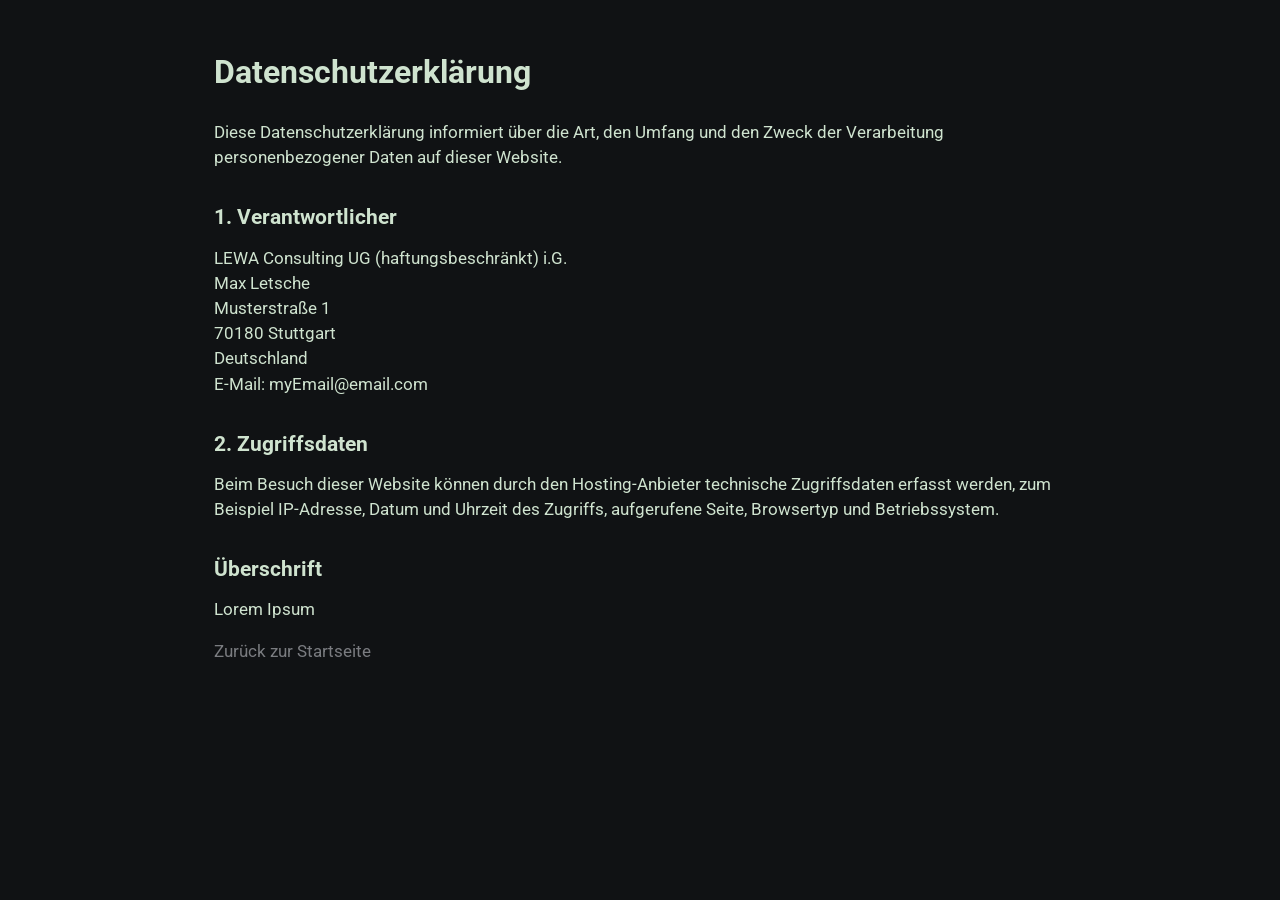
==== datenschutz.html @ 29fbd829 "Created "Datenschutz" & "Impressum", complete design overhaul" ====
<!DOCTYPE html>
<html lang="de">
<head>
    <meta charset="UTF-8">
    <meta name="viewport" content="width=device-width, initial-scale=1.0">
    <title>Datenschutz | LEWA Consulting</title>
    <link rel="stylesheet" href="style.css">
</head>
<body>
    <main class="legal-page">
        <h1>Datenschutzerklärung</h1>

        <p>
            Diese Datenschutzerklärung informiert über die Art, den Umfang und den Zweck
            der Verarbeitung personenbezogener Daten auf dieser Website.
        </p>

        <h2>1. Verantwortlicher</h2>
        <p>
            LEWA Consulting UG (haftungsbeschränkt) i.G.<br>
            Max Letsche<br>
            Musterstraße 1<br>
            70180 Stuttgart<br>
            Deutschland<br>
            E-Mail: myEmail@email.com
        </p>

        <h2>2. Zugriffsdaten</h2>
        <p>
            Beim Besuch dieser Website können durch den Hosting-Anbieter technische Zugriffsdaten
            erfasst werden, zum Beispiel IP-Adresse, Datum und Uhrzeit des Zugriffs, aufgerufene Seite,
            Browsertyp und Betriebssystem.
        </p>

        <h2>Überschrift</h2>
        <p>
            Lorem Ipsum
        </p>

        <p><a href="index.html">Zurück zur Startseite</a></p>
    </main>
</body>
</html>
---- style.css ----
@import url('https://fonts.googleapis.com/css?family=Roboto');

/* Global */
* {
    box-sizing: border-box;
}

html,
body {
    height: 100%;
}

body {
    margin: 0;
    min-height: 100vh;
    display: flex;
    flex-direction: column;
    font-family: 'Roboto', sans-serif;
    background-color: #101214;
    color: #CFE3CF;
    line-height: 1.5;
}

h1,
h2,
p {
    margin-top: 0;
}

a {
    color: #7A7C80;
    text-decoration: none;
    transition: color 0.2s ease, transform 0.2s ease;
}

.grid-2 {
    flex: 1;
    display: grid;
    grid-template-columns: minmax(280px, 380px) minmax(320px, 1fr);
    gap: 4rem;
    align-items: center;
    padding: 4rem 6rem 2rem;
}

/* section 1 */

.section-1{
    text-align: center;
}

.photo {
    display: block;
    width: 140px;
    max-width: 30%;
    height: auto;
    margin: 0 auto 16px auto;
    border-radius: 2px;
    box-shadow: inset 0 0 8px -3px #101214;
}

.section-1 h2 {
    font-size: 1.9rem;
    margin-bottom: 0.5rem;
}

.section-1 p {
    font-size: 1.05rem;
    margin-bottom: 0.35rem;
}

.section-1 a {
    display: inline-block;
    font-size: 1.4rem;
    padding: 0.5rem;
}

.section-1 a:hover {
    color: #67A969;
}

/* section 2 */

.section-2 {
    max-width: 750px;
}

.section-2 h2 {
    font-size: 1.5rem;
    margin-top: 1.75rem;
    margin-bottom: 0.6rem;
}

.section-2 h2:first-child {
    margin-top: 0;
}

.section-2 p {
    font-size: 1.05rem;
    margin-bottom: 1rem;
}

.section-2 a {
    display: inline-block;
    margin-right: 1rem;
    margin-bottom: 0.5rem;
}

.section-2 a:hover {
    color: #67A969;
}


/* footer */

footer {
    margin-top: auto;
    text-align: center;
    padding: 1rem 1.5rem;
    border-top: 1px solid rgba(207, 227, 207, 0.2);
    font-size: 0.95rem;
}

footer a {
    margin-left: 1rem;
}

footer a:hover {
    color: #67A969;
}

/* Unterseiten: Impressum / Datenschutz */
.legal-page {
    flex: 1;
    width: 100%;
    max-width: 900px;
    margin: 0 auto;
    padding: 3rem 1.5rem 2rem;
}

.legal-page h1 {
    margin-bottom: 1.5rem;
    font-size: 2rem;
}

.legal-page h2 {
    margin-top: 2rem;
    margin-bottom: 0.75rem;
    font-size: 1.3rem;
}

.legal-page p {
    margin-bottom: 1rem;
    font-size: 1.05rem;
}

.legal-page a:hover {
    color: #67A969;
}

/* media queries */
@media (max-width: 900px) {
    .grid-2 {
        grid-template-columns: 1fr;
        gap: 2.5rem;
        padding: 2rem 1.5rem;
    }

    .section-1,
    .section-2 {
        width: 100%;
        max-width: none;
    }

    .section-2 {
        padding: 0;
    }
}

@media (max-width: 480px) {
    .photo {
        width: 90px;
    }

    .section-1 h2 {
        font-size: 1.6rem;
    }

    .section-2 h2 {
        font-size: 1.3rem;
    }

    .legal-page h1 {
        font-size: 1.6rem;
    }

    .legal-page h2 {
        font-size: 1.15rem;
    }

    footer a {
        display: inline-block;
        margin: 0.4rem 0.5rem 0 0.5rem;
    }
}
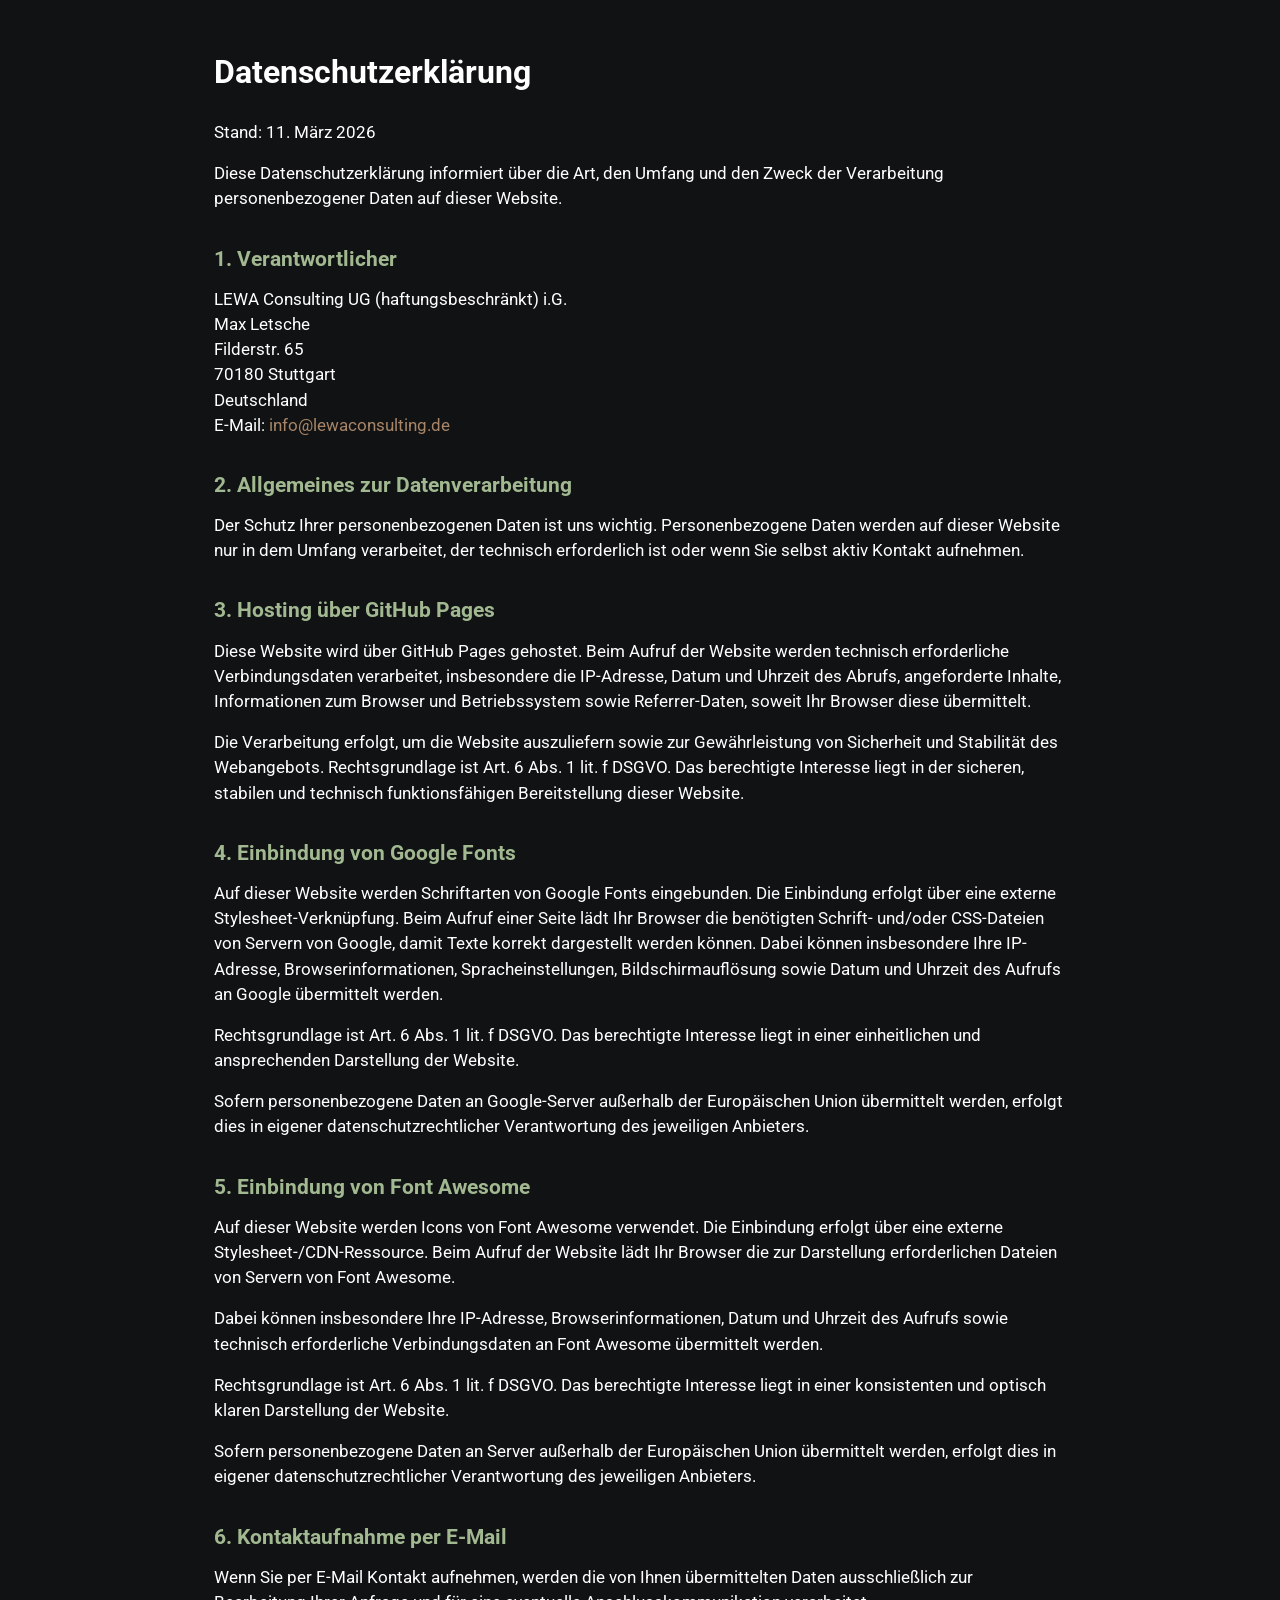
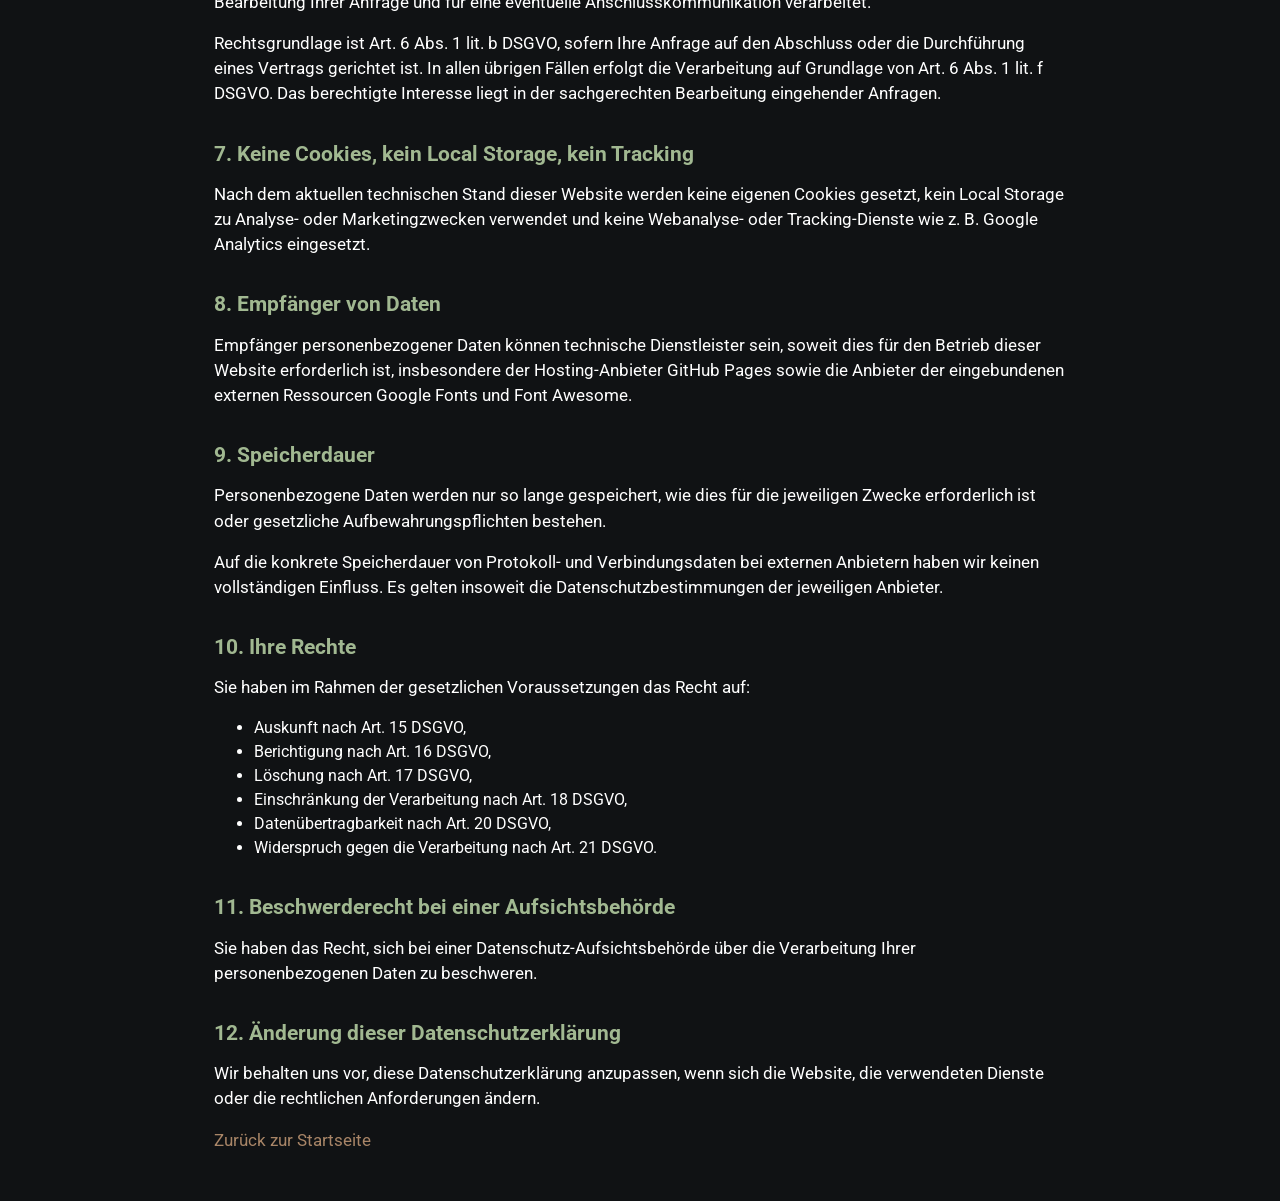
==== commit 81f62903: "Impressum & Datenschutz updated" ====
--- a/datenschutz.html
+++ b/datenschutz.html
@@ -10,31 +10,126 @@
     <main class="legal-page">
         <h1>Datenschutzerklärung</h1>
 
-        <p>
-            Diese Datenschutzerklärung informiert über die Art, den Umfang und den Zweck
-            der Verarbeitung personenbezogener Daten auf dieser Website.
-        </p>
+        <p>Stand: 11. März 2026</p>
+
+        <p>Diese Datenschutzerklärung informiert über die Art, den Umfang und den Zweck der Verarbeitung personenbezogener Daten auf dieser Website.</p>
 
         <h2>1. Verantwortlicher</h2>
         <p>
             LEWA Consulting UG (haftungsbeschränkt) i.G.<br>
             Max Letsche<br>
-            Musterstraße 1<br>
+            Filderstr. 65<br>
             70180 Stuttgart<br>
             Deutschland<br>
-            E-Mail: myEmail@email.com
+            E-Mail: <a href="mailto:info@lewaconsulting.de">info@lewaconsulting.de</a>
         </p>
 
-        <h2>2. Zugriffsdaten</h2>
+        <h2>2. Allgemeines zur Datenverarbeitung</h2>
+        <p>Der Schutz Ihrer personenbezogenen Daten ist uns wichtig. Personenbezogene Daten werden auf dieser Website nur in dem Umfang verarbeitet, der technisch erforderlich ist oder wenn Sie selbst aktiv Kontakt aufnehmen.</p>
+
+        <h2>3. Hosting über GitHub Pages</h2>
         <p>
-            Beim Besuch dieser Website können durch den Hosting-Anbieter technische Zugriffsdaten
-            erfasst werden, zum Beispiel IP-Adresse, Datum und Uhrzeit des Zugriffs, aufgerufene Seite,
-            Browsertyp und Betriebssystem.
+            Diese Website wird über GitHub Pages gehostet. Beim Aufruf der Website werden technisch erforderliche Verbindungsdaten verarbeitet, insbesondere die IP-Adresse, Datum und Uhrzeit des Abrufs, angeforderte Inhalte, Informationen zum Browser und Betriebssystem sowie Referrer-Daten, soweit Ihr Browser diese übermittelt.
+        </p>
+        <p>
+            Die Verarbeitung erfolgt, um die Website auszuliefern sowie zur Gewährleistung von Sicherheit und Stabilität des Webangebots. Rechtsgrundlage ist Art. 6 Abs. 1 lit. f DSGVO. Das berechtigte Interesse liegt in der sicheren, stabilen und technisch funktionsfähigen Bereitstellung dieser Website.
         </p>
 
-        <h2>Überschrift</h2>
+
+        <h2>4. Einbindung von Google Fonts</h2>
         <p>
-            Lorem Ipsum
+            Auf dieser Website werden Schriftarten von Google Fonts eingebunden. Die Einbindung erfolgt über eine externe
+            Stylesheet-Verknüpfung. Beim Aufruf einer Seite lädt Ihr Browser die benötigten Schrift- und/oder CSS-Dateien
+            von Servern von Google, damit Texte korrekt dargestellt werden können.
+            Dabei können insbesondere Ihre IP-Adresse, Browserinformationen, Spracheinstellungen, Bildschirmauflösung sowie
+            Datum und Uhrzeit des Aufrufs an Google übermittelt werden.
+        </p>
+        <p>
+            Rechtsgrundlage ist Art. 6 Abs. 1 lit. f DSGVO. Das berechtigte Interesse liegt in einer einheitlichen und
+            ansprechenden Darstellung der Website.
+        </p>
+        <p>
+            Sofern personenbezogene Daten an Google-Server außerhalb der Europäischen Union übermittelt werden, erfolgt dies
+            in eigener datenschutzrechtlicher Verantwortung des jeweiligen Anbieters.
+        </p>
+
+        <h2>5. Einbindung von Font Awesome</h2>
+        <p>
+            Auf dieser Website werden Icons von Font Awesome verwendet. Die Einbindung erfolgt über eine externe
+            Stylesheet-/CDN-Ressource. Beim Aufruf der Website lädt Ihr Browser die zur Darstellung erforderlichen Dateien
+            von Servern von Font Awesome.
+        </p>
+        <p>
+            Dabei können insbesondere Ihre IP-Adresse, Browserinformationen, Datum und Uhrzeit des Aufrufs sowie technisch
+            erforderliche Verbindungsdaten an Font Awesome übermittelt werden.
+        </p>
+        <p>
+            Rechtsgrundlage ist Art. 6 Abs. 1 lit. f DSGVO. Das berechtigte Interesse liegt in einer konsistenten und
+            optisch klaren Darstellung der Website.
+        </p>
+        <p>
+            Sofern personenbezogene Daten an Server außerhalb der Europäischen Union übermittelt werden, erfolgt dies in
+            eigener datenschutzrechtlicher Verantwortung des jeweiligen Anbieters.
+        </p>
+
+        <h2>6. Kontaktaufnahme per E-Mail</h2>
+        <p>
+            Wenn Sie per E-Mail Kontakt aufnehmen, werden die von Ihnen übermittelten Daten ausschließlich zur Bearbeitung
+            Ihrer Anfrage und für eine eventuelle Anschlusskommunikation verarbeitet.
+        </p>
+        <p>
+            Rechtsgrundlage ist Art. 6 Abs. 1 lit. b DSGVO, sofern Ihre Anfrage auf den Abschluss oder die Durchführung
+            eines Vertrags gerichtet ist. In allen übrigen Fällen erfolgt die Verarbeitung auf Grundlage von
+            Art. 6 Abs. 1 lit. f DSGVO. Das berechtigte Interesse liegt in der sachgerechten Bearbeitung eingehender Anfragen.
+        </p>
+
+        <h2>7. Keine Cookies, kein Local Storage, kein Tracking</h2>
+        <p>
+            Nach dem aktuellen technischen Stand dieser Website werden keine eigenen Cookies gesetzt, kein Local Storage
+            zu Analyse- oder Marketingzwecken verwendet und keine Webanalyse- oder Tracking-Dienste wie z. B.
+            Google Analytics eingesetzt.
+        </p>
+
+        <h2>8. Empfänger von Daten</h2>
+        <p>
+            Empfänger personenbezogener Daten können technische Dienstleister sein, soweit dies für den Betrieb dieser
+            Website erforderlich ist, insbesondere der Hosting-Anbieter GitHub Pages sowie die Anbieter der eingebundenen
+            externen Ressourcen Google Fonts und Font Awesome.
+        </p>
+
+        <h2>9. Speicherdauer</h2>
+        <p>
+            Personenbezogene Daten werden nur so lange gespeichert, wie dies für die jeweiligen Zwecke erforderlich ist
+            oder gesetzliche Aufbewahrungspflichten bestehen.
+        </p>
+        <p>
+            Auf die konkrete Speicherdauer von Protokoll- und Verbindungsdaten bei externen Anbietern haben wir keinen
+            vollständigen Einfluss. Es gelten insoweit die Datenschutzbestimmungen der jeweiligen Anbieter.
+        </p>
+
+        <h2>10. Ihre Rechte</h2>
+        <p>
+            Sie haben im Rahmen der gesetzlichen Voraussetzungen das Recht auf:
+        </p>
+        <ul>
+            <li>Auskunft nach Art. 15 DSGVO,</li>
+            <li>Berichtigung nach Art. 16 DSGVO,</li>
+            <li>Löschung nach Art. 17 DSGVO,</li>
+            <li>Einschränkung der Verarbeitung nach Art. 18 DSGVO,</li>
+            <li>Datenübertragbarkeit nach Art. 20 DSGVO,</li>
+            <li>Widerspruch gegen die Verarbeitung nach Art. 21 DSGVO.</li>
+        </ul>
+
+        <h2>11. Beschwerderecht bei einer Aufsichtsbehörde</h2>
+        <p>
+            Sie haben das Recht, sich bei einer Datenschutz-Aufsichtsbehörde über die Verarbeitung Ihrer personenbezogenen
+            Daten zu beschweren.
+        </p>
+
+        <h2>12. Änderung dieser Datenschutzerklärung</h2>
+        <p>
+            Wir behalten uns vor, diese Datenschutzerklärung anzupassen, wenn sich die Website, die verwendeten Dienste
+            oder die rechtlichen Anforderungen ändern.
         </p>
 
         <p><a href="index.html">Zurück zur Startseite</a></p>
--- a/style.css
+++ b/style.css
@@ -17,18 +17,37 @@
     flex-direction: column;
     font-family: 'Roboto', sans-serif;
     background-color: #101214;
-    color: #CFE3CF;
+    color: #fff;
     line-height: 1.5;
-}
+    position: relative;
+    overflow-x: hidden;
+}
+
+/* Logo im Hintergrund
+body::before {
+    content: "";
+    position: fixed;
+    inset: 2rem clamp(2rem, 8vw, 8rem);
+    background: url("images/logo.svg") center center / contain no-repeat;
+    opacity: 0.04;
+    pointer-events: none;
+    z-index: 0;
+}
+*/
 
 h1,
 h2,
+h3,
 p {
     margin-top: 0;
 }
 
+h2 {
+    color: #A1B891;
+}
+
 a {
-    color: #7A7C80;
+    color: #A88567;
     text-decoration: none;
     transition: color 0.2s ease, transform 0.2s ease;
 }
@@ -36,30 +55,56 @@
 .grid-2 {
     flex: 1;
     display: grid;
-    grid-template-columns: minmax(280px, 380px) minmax(320px, 1fr);
+    grid-template-columns: minmax(280px, 360px) minmax(500px, 1000px);
     gap: 4rem;
-    align-items: center;
-    padding: 4rem 6rem 2rem;
+    align-items: start;
+    width: 100%;
+    max-width: 1600px;
+    margin: 0 auto;
+    padding: 4rem clamp(2rem, 6vw, 8rem) 2rem;
+}
+
+.grid-2,
+footer,
+.legal-page {
+    position: relative;
+    z-index: 1;
 }
 
 /* section 1 */
 
-.section-1{
+.section-1 {
+    position: sticky;
+    top: 2rem;
+    align-self: start;
     text-align: center;
+}
+
+.photo-frame {
+    position: relative;
+    display: block;
+    width: 220px;
+    max-width: 40%;
+    margin: 0 auto 16px auto;
+    overflow: hidden;
 }
 
 .photo {
     display: block;
-    width: 140px;
-    max-width: 30%;
+    width: 100%;
     height: auto;
-    margin: 0 auto 16px auto;
-    border-radius: 2px;
-    box-shadow: inset 0 0 8px -3px #101214;
-}
-
-.section-1 h2 {
-    font-size: 1.9rem;
+}
+
+.photo-frame::after {
+    content: "";
+    position: absolute;
+    inset: 0;
+    box-shadow: inset 0 0 9px 4px #101214;
+    pointer-events: none;
+}
+
+.section-1 h1 {
+    font-size: 1.5rem;
     margin-bottom: 0.5rem;
 }
 
@@ -75,13 +120,13 @@
 }
 
 .section-1 a:hover {
-    color: #67A969;
+    color: #A1B891;
 }
 
 /* section 2 */
 
 .section-2 {
-    max-width: 750px;
+    max-width: 950px;
 }
 
 .section-2 h2 {
@@ -94,9 +139,39 @@
     margin-top: 0;
 }
 
+.section-2 h3 {
+    font-size: 1.15rem;
+    margin-top: 1.1rem;
+    margin-bottom: 0;
+}
+
+.project-meta {
+    margin-bottom: 0.8rem;
+    font-size: 0.95rem;
+    font-style: italic;
+}
+
+.project-details {
+    margin-left: 1.25rem;
+}
+
 .section-2 p {
     font-size: 1.05rem;
     margin-bottom: 1rem;
+}
+
+.section-2 ul,
+.section-2 ol {
+    margin: 0 0 1rem 1.25rem;
+    padding: 0;
+}
+
+.section-2 li {
+    margin-bottom: 0.4rem;
+}
+
+.section-2 li::marker {
+    color: #A1B891;
 }
 
 .section-2 a {
@@ -106,7 +181,7 @@
 }
 
 .section-2 a:hover {
-    color: #67A969;
+    color: #A1B891;
 }
 
 
@@ -120,15 +195,23 @@
     font-size: 0.95rem;
 }
 
+.footer-logo {
+    display: block;
+    width: 74px;
+    height: auto;
+    margin: 0 auto 0.75rem auto;
+    opacity: 0.9;
+}
+
 footer a {
     margin-left: 1rem;
 }
 
 footer a:hover {
-    color: #67A969;
-}
-
-/* Unterseiten: Impressum / Datenschutz */
+    color: #A1B891;
+}
+
+/* legal sub-pages */
 .legal-page {
     flex: 1;
     width: 100%;
@@ -154,7 +237,7 @@
 }
 
 .legal-page a:hover {
-    color: #67A969;
+    color: #A1B891;
 }
 
 /* media queries */
@@ -165,6 +248,11 @@
         padding: 2rem 1.5rem;
     }
 
+    .section-1 {
+        position: static;
+        top: auto;
+    }
+
     .section-1,
     .section-2 {
         width: 100%;
@@ -177,8 +265,9 @@
 }
 
 @media (max-width: 480px) {
-    .photo {
-        width: 90px;
+    .photo-frame {
+        width: 120px;
+        max-width: 50%;
     }
 
     .section-1 h2 {
@@ -187,6 +276,10 @@
 
     .section-2 h2 {
         font-size: 1.3rem;
+    }
+
+    .section-2 h3 {
+        font-size: 1.05rem;
     }
 
     .legal-page h1 {
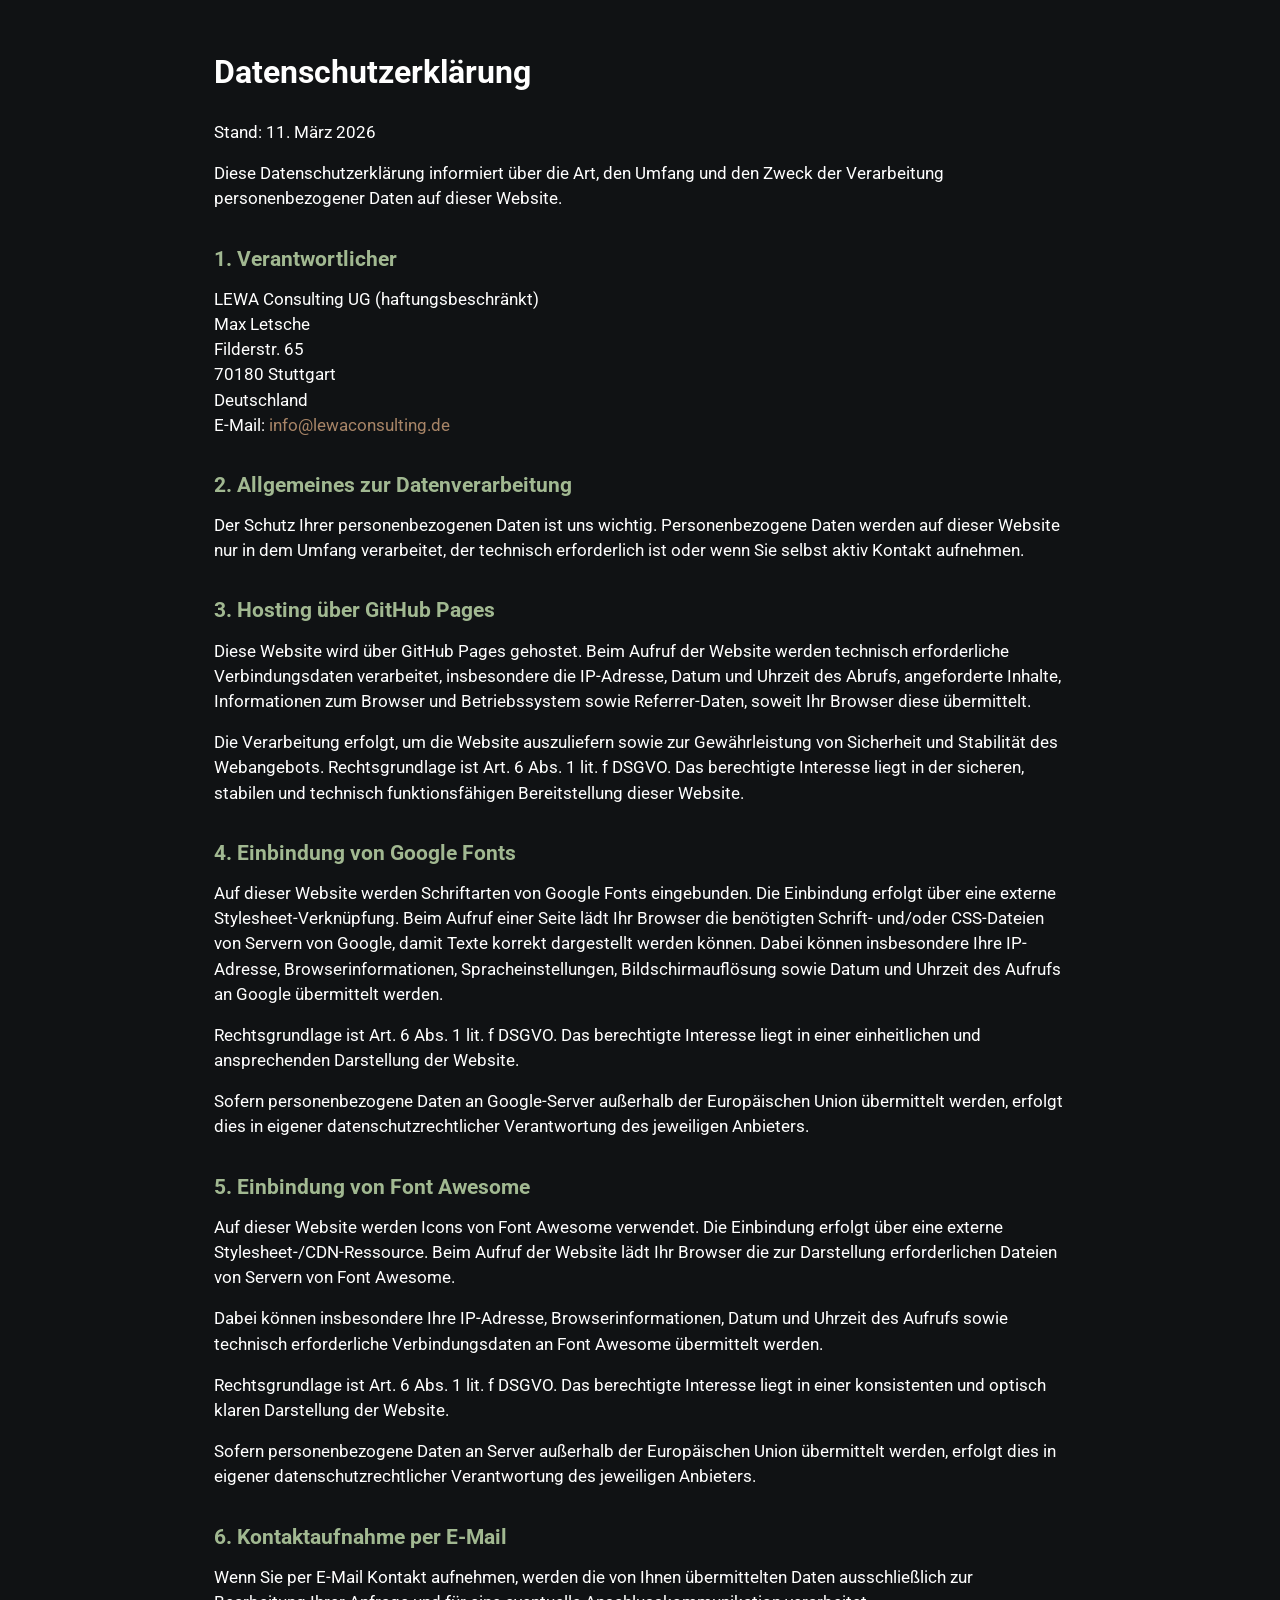
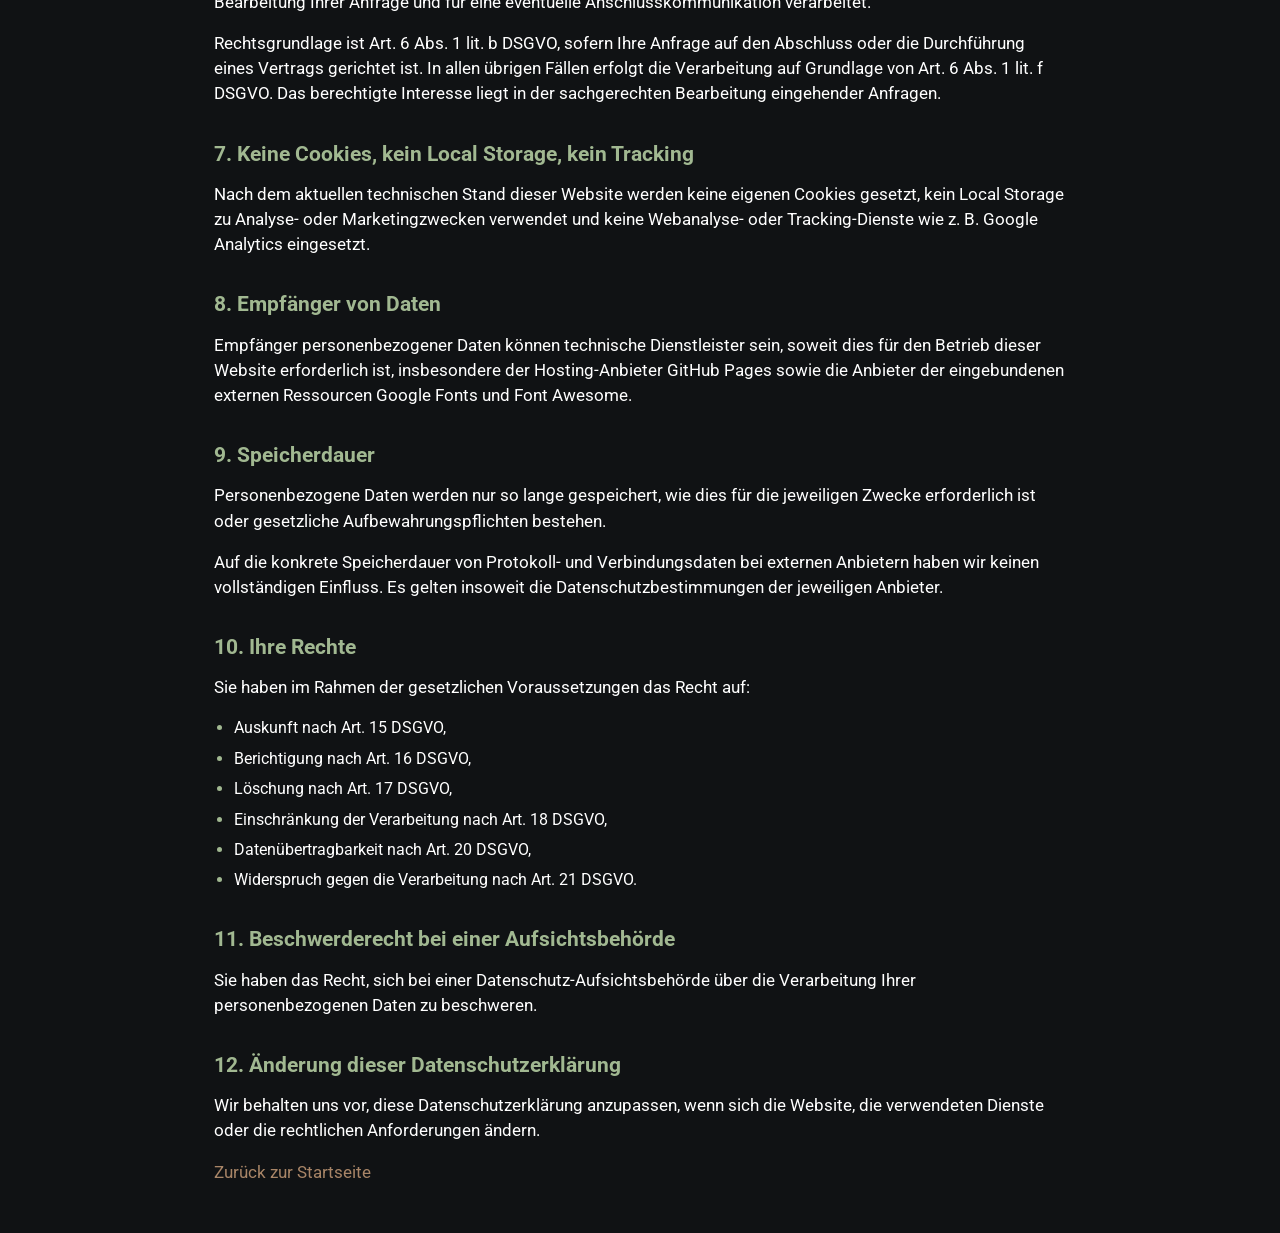
==== commit b8d8c6a6: "Changed Firmierung" ====
--- a/datenschutz.html
+++ b/datenschutz.html
@@ -16,7 +16,7 @@
 
         <h2>1. Verantwortlicher</h2>
         <p>
-            LEWA Consulting UG (haftungsbeschränkt) i.G.<br>
+            LEWA Consulting UG (haftungsbeschränkt)<br>
             Max Letsche<br>
             Filderstr. 65<br>
             70180 Stuttgart<br>
--- a/style.css
+++ b/style.css
@@ -52,6 +52,20 @@
     transition: color 0.2s ease, transform 0.2s ease;
 }
 
+ul,
+ol {
+    margin: 0 0 1rem 1.25rem;
+    padding: 0;
+}
+
+li {
+    margin-bottom: 0.4rem;
+}
+
+li::marker {
+    color: #A1B891;
+}
+
 .grid-2 {
     flex: 1;
     display: grid;
@@ -160,20 +174,6 @@
     margin-bottom: 1rem;
 }
 
-.section-2 ul,
-.section-2 ol {
-    margin: 0 0 1rem 1.25rem;
-    padding: 0;
-}
-
-.section-2 li {
-    margin-bottom: 0.4rem;
-}
-
-.section-2 li::marker {
-    color: #A1B891;
-}
-
 .section-2 a {
     display: inline-block;
     margin-right: 1rem;
